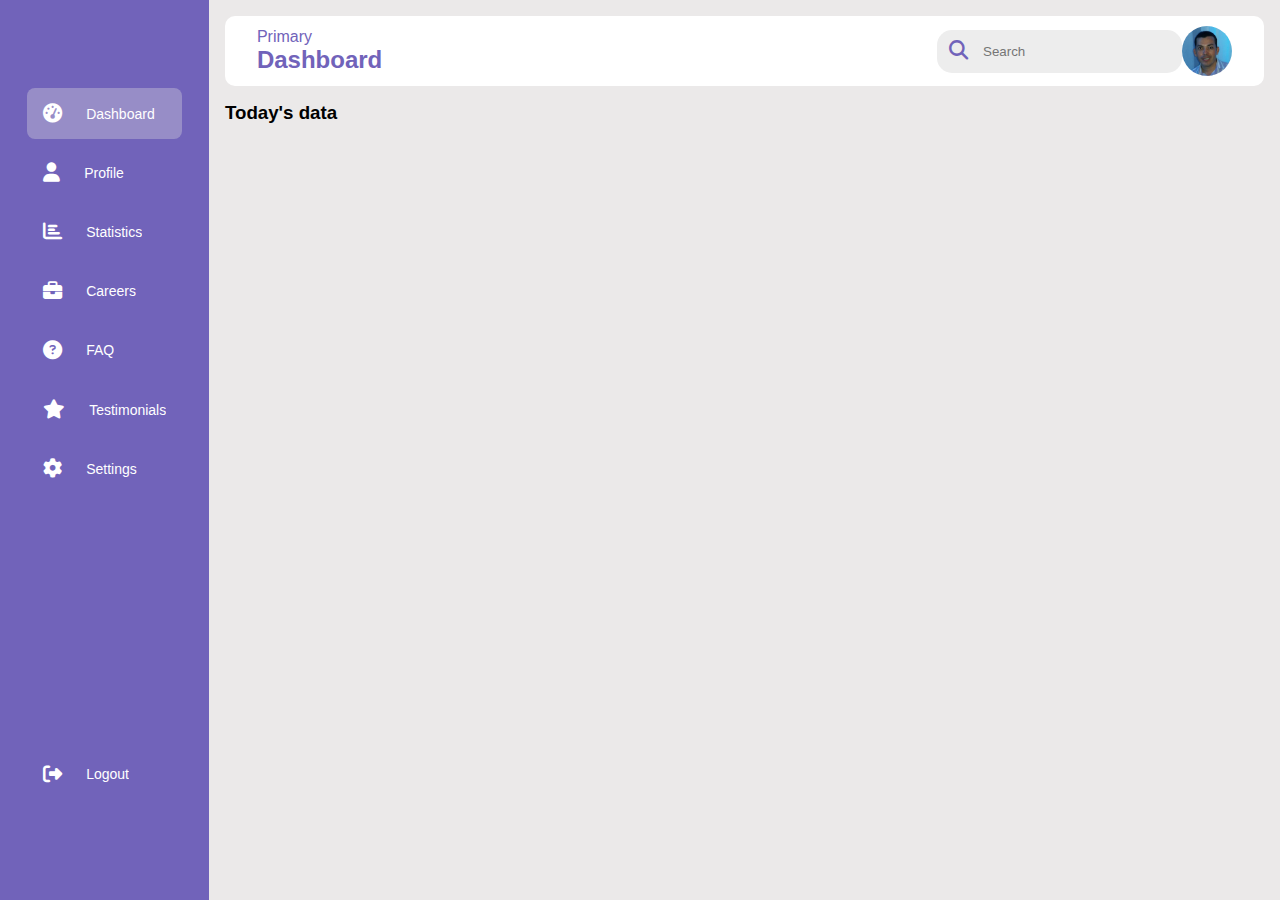
==== trabajo2/vista.HTML @ bc6d4797 "primer commit" ====
<!DOCTYPE html>
<html lang="en">  
    <head>
        <meta charset="UTF-8" />
        <title> Trabajo 2 | Aroon Emilio </title>
        <link rel="stylesheet" href="styles.css" />
        <! -- Font Awesome Cdn link -- >
        <link
            rel="stylesheet"
            href="https://cdnjs.cloudflare.com/ajax/libs/font-awesome/6.4.0/css/all.min.css"
        />
    </head>
    <body>
        <div class= "siderbar">
            <div class= "logo"></div>
            <ul class= "menu">
                <li class="active">
                    <a href="#">
                        <i class="fas fa-tachometer-alt"></i>
                        <span>Dashboard</span>
                    </a>
                </li>
                <li>
                    <a href="#">
                        <i class="fas fa-user"></i>
                        <span>Profile</span>
                    </a>
                </li>
                <li>
                    <a href="#">
                        <i class="fas fa-chart-bar"></i>
                        <span>Statistics</span>
                    </a>
                </li>
                <li>
                    <a href="#">
                        <i class="fas fa-briefcase"></i>
                        <span>Careers</span>
                    </a>
                </li>
                <li>
                    <a href="#">
                        <i class="fas fa-question-circle"></i>
                        <span>FAQ</span>
                    </a>
                </li>
                <li>
                    <a href="#">
                        <i class="fas fa-star"></i>
                        <span>Testimonials</span>
                    </a>
                    <li>
                        <a href="#">
                            <i class="fas fa-cog"></i>
                            <span>Settings</span>
                        </a>
                    </li>
                <li class=" logout">
                    <a href="#">
                        <i class="fas fa-sign-out-alt"></i>
                        <span>Logout</span>
                    </a>
                </li>    
            </ul>
        </div>

        <div class="main--content">
            <div class="header--wrapper">
                <div class= "header--title">
                    <spam>Primary</spam>
                    <h2>Dashboard</h2>
                </div>
                <div class = "user--info">
                    <div class="searh--box">
                    <i class = "fa-solid
                    fa-search"></i>
                    <input type="text"
                    placeholder="Search"/>
                    </div>
                    <img src= "image/image.jpg", alt=""/>
                </div>
            </div>
            <div class="card-container">
                <h3 class=" main--title"> Today's data </h3>
                <div class="card--wrapper">
                    <div class=" payment--card">
                        <div class="card--header">
                            
                        </div>
                </div>
            </div>
        </div>
    </body> 
</html>
---- trabajo2/styles.css ----
@import url("https://fonts.googleapis.com/css2?family=Roboto:wght@400;700&display=swap");

*{
    margin: 0;
    padding: 0;
    border: none;
    outline: none;
    box-sizing: border-box;
    font-family: "Poopins", sans-serif;
}
body {
    display: flex;  
}
.siderbar{
    position: sticky;
    top: 0;
    left: 0;
    bottom: 0;
    width: 110px;
    height: 100vh;
    padding: 0 1.7rem;
    color: #fff;
    overflow: hidden;
    transition: all 0.5s linear;
    background: rgba(113, 99, 186, 255);
}
.siderbar:hover{
    width: 240px;
    transition: 0.5s;
}
.logo{
    height: 80px;
    padding: 16px;
}
.menu {
    height: 80%;
    position: relative;
    list-style: none;
    padding: 0;
}
.menu li{
    padding: 1rem;
    margin: 8px 0;
    border-radius: 8px;
    transition: all 0.5s ease-in-out;
}
.menu li:hover, .active{
    background: #e0e0e058;
},
.ativate {
    background: #e0e0e058;
}
.menu a{
    color: #fff;
    font-size: 14px;
    text-decoration: none;
    display: flex;
    align-items: center;
    gap : 1.5rem;
}
.menu a span{
    overflow: hidden;
}
.menu a i{
    font-size: 1.2rem;
}
.logout{
    position: absolute;
    bottom: 0;
    left: 0;
    width: 100%;
}

/* **** main body section **** */

.main--content{
    position: relative;
    background: #ebe9e9;
    width: 100%;
    padding: 1rem;
}
.header--wrapper img {
    width: 50px;
    height:50px;
    cursor: pointer;
    border-radius: 50%;
}
.header--wrapper{
    display: flex;
    justify-content: space-between;
    align-items: center;
    flex-wrap: wrap;
    background: #fff;
    border-radius: 10px;
    padding: 10px 2rem;
    margin-bottom: 1rem;
}
.header--title{
    color:rgba(113, 99, 186, 255);
}
.user--info{
    display: flex;
    align-items: center;
    gap: 1;
}
.searh--box{
    background:rgb(237,237,237);
    border-radius: 15px;
    color: rgba(113, 99, 186, 255);
    display: flex;
    align-items: center;
    gap: 5px;
    padding: 4px 12px;
}
.searh--box input{
    background: transparent;
    padding: 10px;
}
.searh--box i{
    font-size: 1.2rem;
    cursor: pointer;
    transition: all 0.5s ease-out;
}
.searh--box i:hover{
    transform: scale(1.2);
}
/* card container */
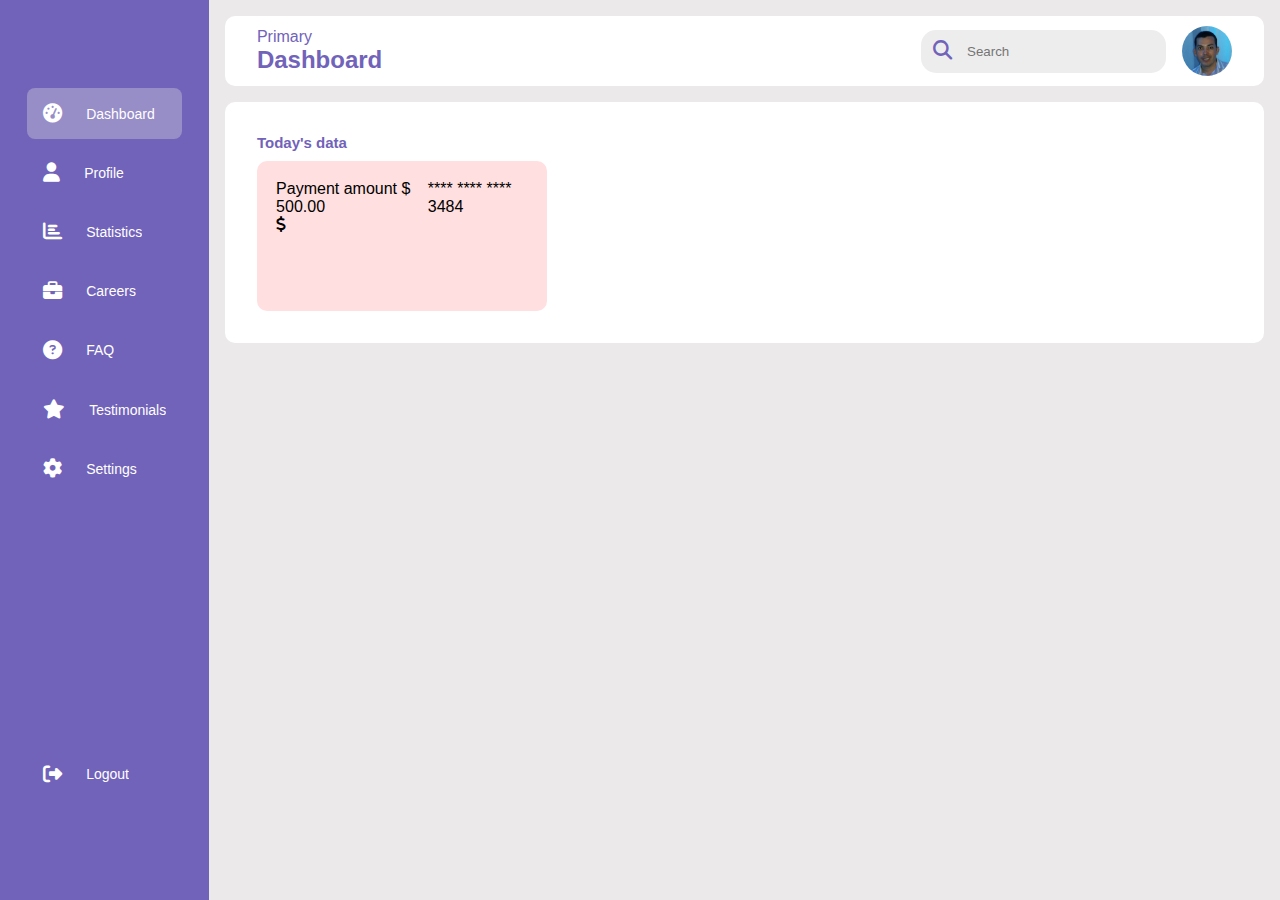
==== commit 5873a3c2: "Card agregada  :cat:" ====
--- a/trabajo2/vista.HTML
+++ b/trabajo2/vista.HTML
@@ -1,94 +1,103 @@
 <!DOCTYPE html>
-<html lang="en">  
-    <head>
-        <meta charset="UTF-8" />
-        <title> Trabajo 2 | Aroon Emilio </title>
-        <link rel="stylesheet" href="styles.css" />
-        <! -- Font Awesome Cdn link -- >
-        <link
-            rel="stylesheet"
-            href="https://cdnjs.cloudflare.com/ajax/libs/font-awesome/6.4.0/css/all.min.css"
-        />
-    </head>
-    <body>
-        <div class= "siderbar">
-            <div class= "logo"></div>
-            <ul class= "menu">
-                <li class="active">
-                    <a href="#">
-                        <i class="fas fa-tachometer-alt"></i>
-                        <span>Dashboard</span>
-                    </a>
-                </li>
-                <li>
-                    <a href="#">
-                        <i class="fas fa-user"></i>
-                        <span>Profile</span>
-                    </a>
-                </li>
-                <li>
-                    <a href="#">
-                        <i class="fas fa-chart-bar"></i>
-                        <span>Statistics</span>
-                    </a>
-                </li>
-                <li>
-                    <a href="#">
-                        <i class="fas fa-briefcase"></i>
-                        <span>Careers</span>
-                    </a>
-                </li>
-                <li>
-                    <a href="#">
-                        <i class="fas fa-question-circle"></i>
-                        <span>FAQ</span>
-                    </a>
-                </li>
-                <li>
-                    <a href="#">
-                        <i class="fas fa-star"></i>
-                        <span>Testimonials</span>
-                    </a>
-                    <li>
-                        <a href="#">
-                            <i class="fas fa-cog"></i>
-                            <span>Settings</span>
-                        </a>
-                    </li>
-                <li class=" logout">
-                    <a href="#">
-                        <i class="fas fa-sign-out-alt"></i>
-                        <span>Logout</span>
-                    </a>
-                </li>    
-            </ul>
+<html lang="en">
+
+<head>
+    <meta charset="UTF-8" />
+    <title> Trabajo 2 | Aroon Emilio </title>
+    <link rel="stylesheet" href="styles.css" />
+    <! -- Font Awesome Cdn link -->
+        <link rel="stylesheet" href="https://cdnjs.cloudflare.com/ajax/libs/font-awesome/6.4.0/css/all.min.css" />
+</head>
+
+<body>
+    <div class="siderbar">
+        <div class="logo"></div>
+        <ul class="menu">
+            <li class="active">
+                <a href="#">
+                    <i class="fas fa-tachometer-alt"></i>
+                    <span>Dashboard</span>
+                </a>
+            </li>
+            <li>
+                <a href="#">
+                    <i class="fas fa-user"></i>
+                    <span>Profile</span>
+                </a>
+            </li>
+            <li>
+                <a href="#">
+                    <i class="fas fa-chart-bar"></i>
+                    <span>Statistics</span>
+                </a>
+            </li>
+            <li>
+                <a href="#">
+                    <i class="fas fa-briefcase"></i>
+                    <span>Careers</span>
+                </a>
+            </li>
+            <li>
+                <a href="#">
+                    <i class="fas fa-question-circle"></i>
+                    <span>FAQ</span>
+                </a>
+            </li>
+            <li>
+                <a href="#">
+                    <i class="fas fa-star"></i>
+                    <span>Testimonials</span>
+                </a>
+            <li>
+                <a href="#">
+                    <i class="fas fa-cog"></i>
+                    <span>Settings</span>
+                </a>
+            </li>
+            <li class=" logout">
+                <a href="#">
+                    <i class="fas fa-sign-out-alt"></i>
+                    <span>Logout</span>
+                </a>
+            </li>
+        </ul>
+    </div>
+
+    <div class="main--content">
+        <div class="header--wrapper">
+            <div class="header--title">
+                <spam>Primary</spam>
+                <h2>Dashboard</h2>
+            </div>
+            <div class="user--info">
+                <div class="searh--box">
+                    <i class="fa-solid
+                        fa-search"></i>
+                    <input type="text" placeholder="Search" />
+                </div>
+                <img src="image/image.jpg" , alt="" />
+            </div>
         </div>
 
-        <div class="main--content">
-            <div class="header--wrapper">
-                <div class= "header--title">
-                    <spam>Primary</spam>
-                    <h2>Dashboard</h2>
-                </div>
-                <div class = "user--info">
-                    <div class="searh--box">
-                    <i class = "fa-solid
-                    fa-search"></i>
-                    <input type="text"
-                    placeholder="Search"/>
+        <div class="card--container">
+            <h3 class=" main--title"> Today's data </h3>
+            <div class="card--wrapper">
+                <div class=" payment--card">
+                    <div class="card--header">
+                        <div class= "anmount">
+                            <spam class="title">
+                                Payment amount </spam>
+                            <span class="value"> $ 500.00 </span>    
+                        </div>
+                        <i class="fas fa-dollar-sign icon"></i>
                     </div>
-                    <img src= "image/image.jpg", alt=""/>
-                </div>
-            </div>
-            <div class="card-container">
-                <h3 class=" main--title"> Today's data </h3>
-                <div class="card--wrapper">
-                    <div class=" payment--card">
-                        <div class="card--header">
-                            
-                        </div>
+                    <spam class="card-details">**** **** **** 
+                        3484</spam>
+                    </spam>
                 </div>
             </div>
         </div>
-    </body> 
+    </div>
+</body>
+
 </html>--- a/trabajo2/styles.css
+++ b/trabajo2/styles.css
@@ -101,7 +101,7 @@
 .user--info{
     display: flex;
     align-items: center;
-    gap: 1;
+    gap: 1rem;
 }
 .searh--box{
     background:rgb(237,237,237);
@@ -126,4 +126,27 @@
 }
 /* card container */
 
+.card--container {
+    background: #fff;
+    padding: 2rem;
+    border-radius: 10px;
+}
 
+.card--wrapper {
+    display: flex;
+    flex-wrap: wrap;
+    gap: 1rem;
+}
+.main--title{
+    color:rgba(113, 99, 186, 255);
+    padding-bottom: 10px;
+    font-size: 15px;
+}
+.payment--card{
+    background: rgb(299, 223, 223);
+    border-radius: 10px;
+    padding: 1.2rem;
+    width: 290px;
+    height: 150px;
+    display: flex;
+}
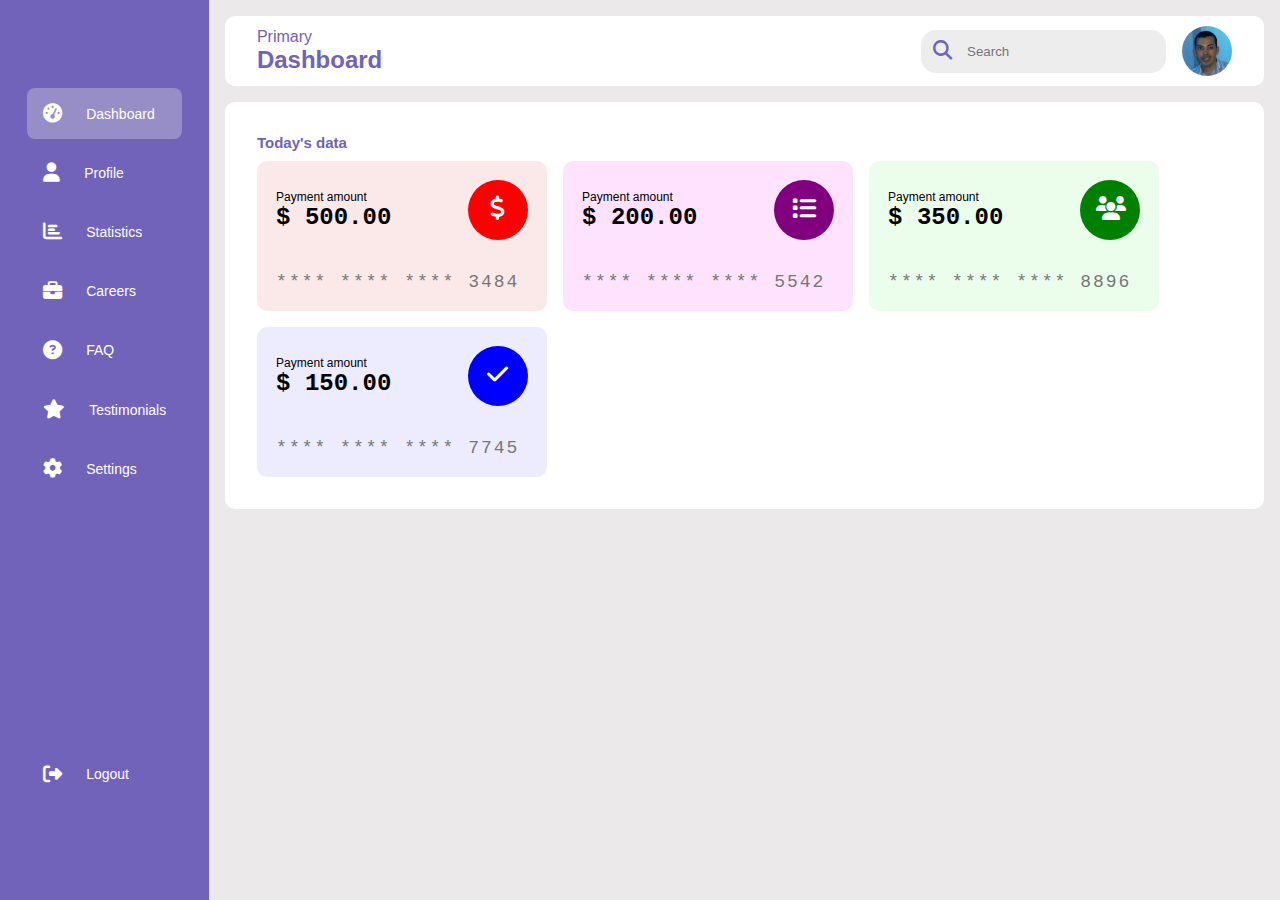
==== commit 1f7b90b2: "las otras cartas" ====
--- a/trabajo2/vista.HTML
+++ b/trabajo2/vista.HTML
@@ -82,22 +82,71 @@
         <div class="card--container">
             <h3 class=" main--title"> Today's data </h3>
             <div class="card--wrapper">
-                <div class=" payment--card">
+                <div class=" payment--card
+                light-red">
                     <div class="card--header">
-                        <div class= "anmount">
+                        <div class="amount">
                             <spam class="title">
                                 Payment amount </spam>
-                            <span class="value"> $ 500.00 </span>    
+                            <span class="amount--value">
+                                $ 500.00 </span>
                         </div>
                         <i class="fas fa-dollar-sign icon"></i>
                     </div>
-                    <spam class="card-details">**** **** **** 
+                    <spam class="card-details">**** **** ****
                         3484</spam>
+                    </spam>
+                </div>
+                <div class=" payment--card
+                light-purple">
+                    <div class="card--header">
+                        <div class="amount">
+                            <spam class="title">
+                                Payment amount </spam>
+                            <span class="amount--value">
+                                $ 200.00 </span>
+                        </div>
+                        <i class="fas fa-list icon
+                        dark-purple"></i>
+                    </div>
+                    <spam class="card-details">**** **** ****
+                        5542</spam>
+                    </spam>
+                </div>
+                <div class=" payment--card
+                light-green">
+                    <div class="card--header">
+                        <div class="amount">
+                            <spam class="title">
+                                Payment amount </spam>
+                            <span class="amount--value">
+                                $ 350.00 </span>
+                        </div>
+                        <i class="fas fa-users icon
+                        dark-green"></i>
+                    </div>
+                    <spam class="card-details">**** **** ****
+                        8896</spam>
+                    </spam>
+                </div>
+                <div class=" payment--card
+                light-blue">
+                    <div class="card--header">
+                        <div class="amount">
+                            <spam class="title">
+                                Payment amount </spam>
+                            <span class="amount--value">
+                                $ 150.00 </span>
+                        </div>
+                        <i class="fas fa-check icon
+                        dark-blue"></i>
+                    </div>
+                    <spam class="card-details">**** **** ****
+                        7745</spam>
                     </spam>
                 </div>
             </div>
         </div>
-    </div>
 </body>
 
 </html>--- a/trabajo2/styles.css
+++ b/trabajo2/styles.css
@@ -149,4 +149,71 @@
     width: 290px;
     height: 150px;
     display: flex;
-}
+    flex-direction: column;
+    justify-content: space-between;
+    transition: all 0.5s ease-in-out;
+}
+.payment--card:hover{
+    transform: translate(-5px);
+}
+.card--header{
+    display: flex;
+    justify-content: space-between;
+    align-items: center;
+    margin-bottom: 20px;
+}
+.amount{
+    display: flex;
+    flex-direction: column;
+}
+.title{
+    font-size: 12px;
+    font-weight: 200;
+}
+.amount--value{
+    font-size: 24px;
+    font-family: "Courier New", Courier, monospace;
+    font-weight: 600;
+}
+.icon{
+    color: #fff;
+    padding: 1rem;
+    height: 60px;
+    width: 60px;
+    text-align: center;
+    border-radius: 50px;
+    font-size: 1.5rem;
+    background: red;
+}
+.card-details{
+    font-size: 18px;
+    color: #777777;
+    letter-spacing: 2px;
+    font-family: "Courier New", Courier, monospace;
+}
+
+/* color */
+.light-red {
+    background: rgb(251,233,233);
+}
+.light-purple {
+    background: rgb(254,226,254);
+}
+.light-green {
+    background: rgb(235,254,235);
+}
+.light-blue {
+    background: rgb(236,236,254);
+}
+.dark-red{
+    background: red;
+}
+.dark-purple{
+    background: purple;
+}
+.dark-green{
+    background: green;
+}
+.dark-blue{
+    background: blue;
+}
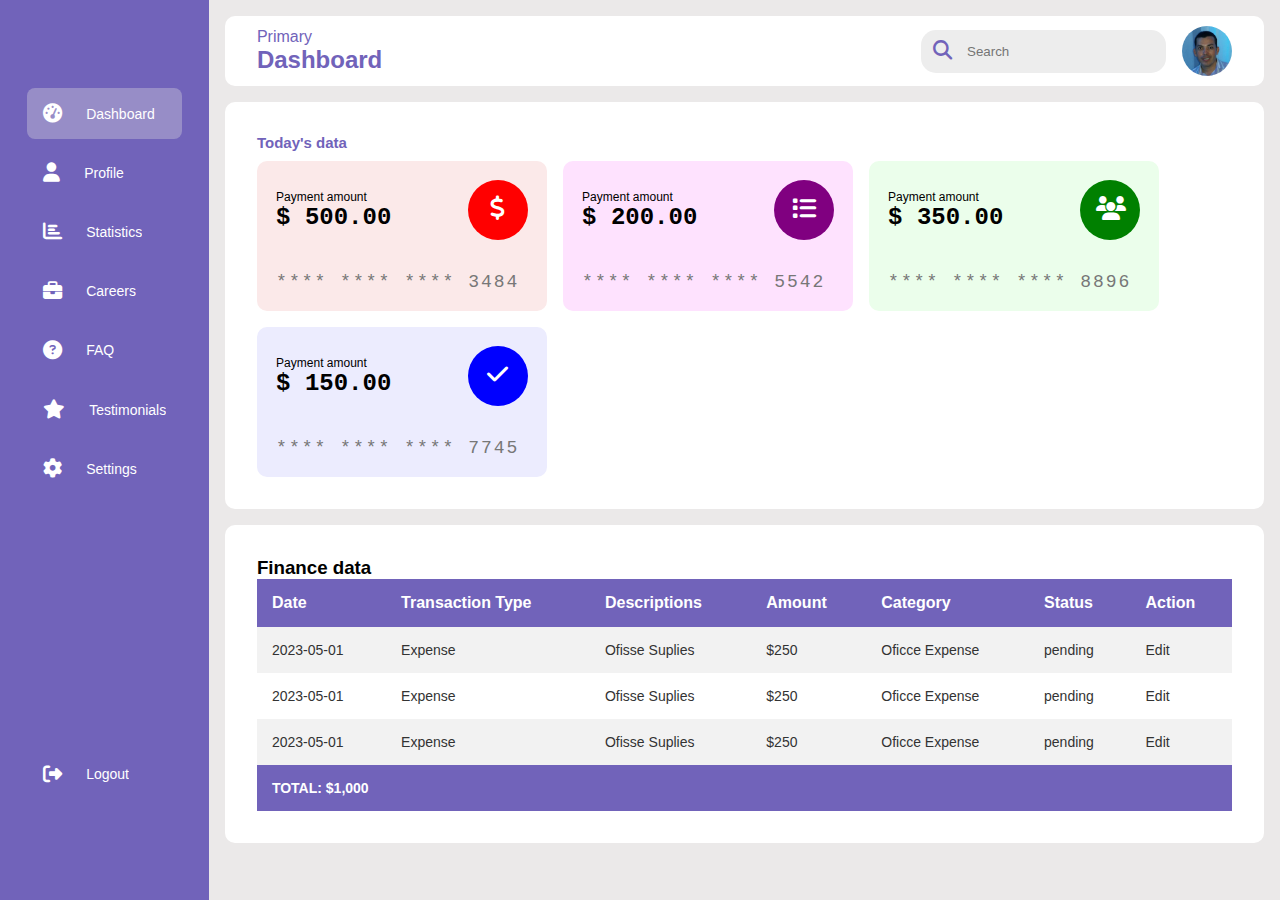
==== commit 722e034f: "ultima tabla" ====
--- a/trabajo2/vista.HTML
+++ b/trabajo2/vista.HTML
@@ -147,6 +147,58 @@
                 </div>
             </div>
         </div>
+        <div class="tabular--wrapper">
+            <h3 class=" "main--content"> Finance data</h3>
+            <div class="table-container">
+                <table>
+                    <thead>
+                        <tr>
+                            <th> Date</th>
+                            <th> Transaction  Type</th>
+                            <th> Descriptions</th>
+                            <th> Amount</th>
+                            <th> Category</th>
+                            <th> Status</th>
+                            <th> Action</th>
+                        </tr>
+                        <tbody>
+                            <tr>
+                                <td>2023-05-01</td>
+                                <td>Expense</td>
+                                <td>Ofisse Suplies</td>
+                                <td>$250</td>
+                                <td>Oficce Expense</td>
+                                <td>pending</td>
+                                <td><buttom> Edit</buttom></td>
+                            </tr>
+                            <tr>
+                                <td>2023-05-01</td>
+                                <td>Expense</td>
+                                <td>Ofisse Suplies</td>
+                                <td>$250</td>
+                                <td>Oficce Expense</td>
+                                <td>pending</td>
+                                <td><buttom> Edit</buttom></td>
+                            </tr>
+                            <tr>
+                                <td>2023-05-01</td>
+                                <td>Expense</td>
+                                <td>Ofisse Suplies</td>
+                                <td>$250</td>
+                                <td>Oficce Expense</td>
+                                <td>pending</td>
+                                <td><buttom> Edit</buttom></td>
+                            </tr>
+                        </tbody>
+                        <tfoot>
+                            <tr>
+                                <td colspan="7"> TOTAL: $1,000 </td>
+                            </tr>
+                        </tfoot>
+                    </thead>
+                </table>
+            </div>
+        </div>
 </body>
 
 </html>--- a/trabajo2/styles.css
+++ b/trabajo2/styles.css
@@ -217,3 +217,56 @@
 .dark-blue{
     background: blue;
 }
+
+/* **** tabular ****/
+
+.tabular--wrapper{
+    background: #fff;
+    margin-top: 1rem;
+    padding: 1rem;
+    border-radius: 10px;
+    padding: 2rem;
+}
+.table-container{
+    width: 100%;
+}
+
+table{
+    width: 100%;
+    border-collapse: collapse;
+}
+thead{
+    background: rgba(113, 99, 186, 255);
+    color:#fff;
+}
+th{ 
+    padding: 15px;
+    text-align: left;
+}
+
+tbody{
+    background:#f2f2f2;
+}
+td{
+    padding: 15px;
+    font-size: 14px;
+    color: #333
+}
+tr:nth-child(even){
+    background: #fff;
+}
+tfoot{
+    background: rgba(113, 99, 186, 255);
+    font-weight: bold;
+    color: #fff;
+}
+tfoot td{
+    padding: 15px;
+    color: #fff;
+}
+.table-container button{
+    color: green;
+    background: none;
+    cursor: pointer;
+
+}